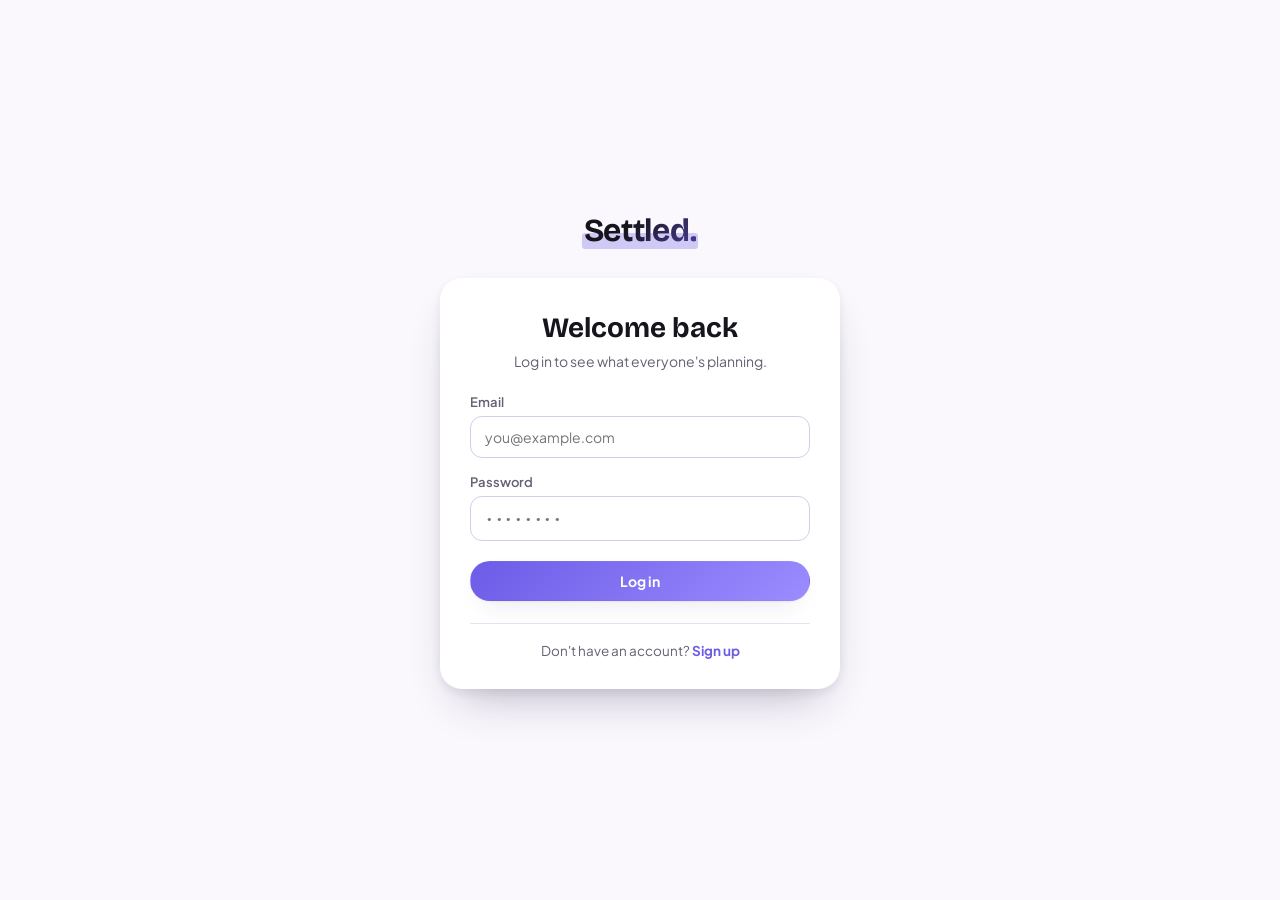
==== settled-client/pages/login.html @ ef8dfacd "Enhance authentication pages with improved UI; restructure forms for better user experience; add err" ====
<!DOCTYPE html>
<html lang="en">
<head>
<meta charset="UTF-8">
<title>Log In — Settled</title>
<link rel="stylesheet" href="../styles/base.css">
<link rel="stylesheet" href="../styles/auth.css">
</head>
<body>

<div class="auth-page">
    <div class="wordmark-text"><span>Settled.</span></div>

    <div class="auth-card">
        <div class="auth-head">
            <h1>Welcome back</h1>
            <p>Log in to see what everyone's planning.</p>
        </div>

        <p id="error-message" class="error-text"></p>

        <form id="login-form" action="../../settled-server/api/login-handler.php" method="POST">
            <div class="field">
                <label for="email">Email</label>
                <input type="email" id="email" name="email" placeholder="you@example.com" required>
            </div>

            <div class="field">
                <label for="password">Password</label>
                <input type="password" id="password" name="password" placeholder="••••••••" required>
            </div>

            <button type="submit" class="btn btn-primary">Log in</button>
        </form>

        <div class="auth-switch">
            Don't have an account? <a href="register.html">Sign up</a>
        </div>
    </div>
</div>

<script src="../scripts/axios.min.js"></script>
<script src="../scripts/helper.js"></script>
<script src="../scripts/login.js"></script>
</body>
</html>
---- settled-client/styles/base.css ----
@import url("https://fonts.googleapis.com/css2?family=Bricolage+Grotesque:opsz,wght@12..96,500;12..96,600;12..96,700;12..96,800&family=Plus+Jakarta+Sans:wght@400;500;600;700&family=Space+Mono:wght@400;700&display=swap");

:root {
    --ink: #16141C;
    --ink-soft: #675F73;
    --ink-faint: #9C93A8;
    --paper: #FAF8FC;
    --surface: #FFFFFF;
    --surface-alt: #F1EDF9;
    --line: #E7E1F2;
    --line-strong: #D6CCEA;
    --accent: #6C5CE7;
    --accent-2: #9C8CFF;
    --accent-ink: #FFFFFF;
    --accent-soft: #EDE9FB;
    --success: #1FA97A;
    --shadow: 0 1px 2px rgba(40,25,80,0.05), 0 10px 28px -14px rgba(40,25,80,0.22);
    --shadow-lg: 0 4px 10px rgba(40,25,80,0.08), 0 24px 48px -20px rgba(40,25,80,0.32);
}

@media (prefers-color-scheme: dark) {
    :root:not([data-theme="light"]) {
        --ink: #F1EEF7;
        --ink-soft: #B4ABC6;
        --ink-faint: #78708C;
        --paper: #121017;
        --surface: #1B1822;
        --surface-alt: #221E2D;
        --line: #322C3E;
        --line-strong: #443C55;
        --accent: #9C8CFF;
        --accent-2: #C4B8FF;
        --accent-ink: #14101F;
        --accent-soft: #29223B;
        --success: #4FD8A0;
        --shadow: 0 1px 2px rgba(0,0,0,0.35), 0 10px 28px -14px rgba(0,0,0,0.55);
        --shadow-lg: 0 4px 10px rgba(0,0,0,0.4), 0 24px 48px -20px rgba(0,0,0,0.65);
    }
    :root:not([data-theme="light"]) .field input[type="date"] { color-scheme: dark; }
}

:root[data-theme="dark"] {
    --ink: #F1EEF7;
    --ink-soft: #B4ABC6;
    --ink-faint: #78708C;
    --paper: #121017;
    --surface: #1B1822;
    --surface-alt: #221E2D;
    --line: #322C3E;
    --line-strong: #443C55;
    --accent: #9C8CFF;
    --accent-2: #C4B8FF;
    --accent-ink: #14101F;
    --accent-soft: #29223B;
    --success: #4FD8A0;
    --shadow: 0 1px 2px rgba(0,0,0,0.35), 0 10px 28px -14px rgba(0,0,0,0.55);
    --shadow-lg: 0 4px 10px rgba(0,0,0,0.4), 0 24px 48px -20px rgba(0,0,0,0.65);
}
:root[data-theme="dark"] .field input[type="date"] { color-scheme: dark; }

* {
    box-sizing: border-box;
}

body {
    margin: 0;
    background: var(--paper);
    color: var(--ink);
    font-family: "Plus Jakarta Sans", system-ui, sans-serif;
    -webkit-font-smoothing: antialiased;
}

.page {
    max-width: 1100px;
    margin: 0 auto;
    padding: 28px 28px 100px;
}

/* ---- Top bar ---- */
.topbar {
    display: flex;
    align-items: center;
    gap: 24px;
    padding: 12px 4px;
    margin-bottom: 36px;
}

.wordmark-text {
    position: relative;
    display: inline-block;
    font-family: "Bricolage Grotesque", sans-serif;
    font-weight: 700;
    font-size: 21px;
    letter-spacing: -0.01em;
    flex-shrink: 0;
    text-decoration: none;
    color: inherit;
}

.wordmark-text span {
    position: relative;
    z-index: 1;
    background: linear-gradient(135deg, var(--ink) 40%, var(--accent) 140%);
    -webkit-background-clip: text;
    background-clip: text;
    color: transparent;
}

.wordmark-text:focus-visible {
    outline: 2px solid var(--accent);
    outline-offset: 3px;
    border-radius: 4px;
}

.wordmark-text::after {
    content: "";
    position: absolute;
    left: -2px;
    right: -2px;
    bottom: 1px;
    height: 40%;
    background: color-mix(in srgb, var(--accent) 30%, transparent);
    border-radius: 3px;
    z-index: 0;
}

.topbar-nav {
    display: flex;
    align-items: center;
    gap: 4px;
    flex: 1;
}

.nav-link {
    font-size: 14px;
    font-weight: 600;
    color: var(--ink-soft);
    text-decoration: none;
    padding: 8px 14px;
    border-radius: 999px;
    transition: background 0.15s ease, color 0.15s ease;
}
.nav-link:hover { background: var(--surface-alt); color: var(--ink); }
.nav-link.active { color: var(--accent); background: var(--accent-soft); cursor: default; }
.nav-link:focus-visible { outline: 2px solid var(--accent); outline-offset: 2px; }

.topbar-actions {
    display: flex;
    align-items: center;
    gap: 10px;
    flex-shrink: 0;
}

/* ---- Buttons ---- */
.btn {
    font-family: "Plus Jakarta Sans", sans-serif;
    font-size: 14px;
    font-weight: 700;
    border-radius: 999px;
    padding: 10px 18px;
    border: 1px solid transparent;
    cursor: pointer;
    display: inline-flex;
    align-items: center;
    gap: 8px;
    transition: transform 0.15s cubic-bezier(.34,1.56,.64,1), box-shadow 0.15s ease, background 0.15s ease, border-color 0.15s ease, filter 0.15s ease;
    text-decoration: none;
}

.btn:active { transform: scale(0.96); }

.btn-primary {
    background: linear-gradient(135deg, var(--accent), var(--accent-2));
    color: var(--accent-ink);
    box-shadow: var(--shadow);
}
.btn-primary:hover { transform: translateY(-1px); filter: brightness(1.05); box-shadow: var(--shadow-lg); }

.btn-ghost {
    background: var(--surface);
    color: var(--ink);
    border-color: var(--line-strong);
}
.btn-ghost:hover { border-color: var(--accent); color: var(--accent); background: var(--accent-soft); }

.btn:focus-visible { outline: 2px solid var(--accent); outline-offset: 2px; }

.btn-sm { padding: 8px 14px; font-size: 13.5px; }

/* ---- Profile menu ---- */
.profile-wrap { position: relative; padding-bottom: 4px; margin-bottom: -4px; }

.profile-avatar {
    width: 34px;
    height: 34px;
    border-radius: 50%;
    color: #fff;
    display: flex;
    align-items: center;
    justify-content: center;
    font-family: "Space Mono", monospace;
    font-size: 12px;
    font-weight: 700;
    cursor: default;
    box-shadow: var(--shadow);
    transition: transform 0.15s ease;
}
.profile-wrap:hover .profile-avatar { transform: scale(1.06) rotate(-4deg); }

.profile-dropdown {
    position: absolute;
    top: 42px;
    right: 0;
    background: var(--surface);
    border: 1px solid var(--line);
    border-radius: 14px;
    box-shadow: var(--shadow-lg);
    min-width: 172px;
    padding: 10px;
    opacity: 0;
    visibility: hidden;
    transform: translateY(-6px) scale(0.97);
    transform-origin: top right;
    transition: opacity 0.15s ease, transform 0.15s cubic-bezier(.34,1.56,.64,1), visibility 0.15s;
    z-index: 10;
}

.profile-wrap:hover .profile-dropdown,
.profile-wrap:focus-within .profile-dropdown {
    opacity: 1;
    visibility: visible;
    transform: translateY(0) scale(1);
}

.profile-dropdown .profile-identity {
    padding: 2px 8px 8px;
    border-bottom: 1px solid var(--line);
    margin-bottom: 6px;
}

.profile-dropdown .profile-name {
    font-size: 13px;
    font-weight: 700;
    color: var(--ink);
}

.profile-dropdown .profile-email {
    font-size: 12px;
    color: var(--ink-faint);
    font-family: "Space Mono", monospace;
}

.profile-dropdown button {
    all: unset;
    box-sizing: border-box;
    display: block;
    width: 100%;
    padding: 9px 8px;
    font-size: 13.5px;
    font-weight: 600;
    font-family: "Plus Jakarta Sans", sans-serif;
    color: var(--ink);
    border-radius: 8px;
    cursor: pointer;
}
.profile-dropdown button:hover { background: var(--surface-alt); color: var(--accent); }
.profile-dropdown button:focus-visible { outline: 2px solid var(--accent); outline-offset: -2px; }

/* ---- Page heading ---- */
.page-head {
    display: flex;
    align-items: flex-end;
    justify-content: space-between;
    flex-wrap: wrap;
    gap: 18px;
    margin-bottom: 26px;
}

.page-head h1 {
    font-family: "Bricolage Grotesque", sans-serif;
    font-weight: 700;
    font-optical-sizing: auto;
    font-size: clamp(30px, 4.2vw, 42px);
    line-height: 1.05;
    margin: 0 0 6px;
    text-wrap: balance;
}

.page-head .sub { color: var(--ink-soft); font-size: 15px; margin: 0; }

/* ---- Shared error text ---- */
.error-text {
    color: #D0263B;
    font-size: 13px;
    font-weight: 600;
    margin: 0 0 18px;
}
.error-text:empty { display: none; }

/* ---- Shared form primitives (used inside modals) ---- */
.form-page-head { text-align: center; max-width: 380px; margin: 0 auto 22px; }
.form-page-head h1 {
    font-family: "Bricolage Grotesque", sans-serif;
    font-weight: 700;
    font-size: clamp(24px, 4vw, 30px);
    line-height: 1.15;
    margin: 0 0 8px;
}
.form-page-head .sub { color: var(--ink-soft); font-size: 14px; margin: 0; }

.form-steps {
    display: flex;
    align-items: center;
    justify-content: center;
    gap: 6px;
    margin-bottom: 20px;
}
.form-step {
    font-size: 12px;
    font-weight: 700;
    color: var(--ink-faint);
    padding: 5px 12px;
    border-radius: 999px;
    transition: background 0.15s ease, color 0.15s ease;
}
.form-step.active { color: var(--accent); background: var(--accent-soft); }

.field { display: flex; flex-direction: column; gap: 6px; margin-bottom: 16px; }
.field-row { display: grid; grid-template-columns: 1fr 1fr; gap: 12px; margin-bottom: 16px; }
.field-row .field { margin-bottom: 0; }
.field label { font-size: 13px; font-weight: 600; color: var(--ink-soft); }

.field-hint { font-size: 11.5px; font-weight: 500; color: var(--ink-faint); margin: -10px 0 16px; }

.optional-tag { font-weight: 500; color: var(--ink-faint); font-size: 12px; }

.field input[type="text"]:not(.invite-input),
.field input[type="email"],
.field input[type="password"],
.field input[type="date"] {
    width: 100%;
    min-width: 0;
    font-family: "Plus Jakarta Sans", sans-serif;
    font-size: 14px;
    color: var(--ink);
    background: var(--surface);
    border: 1.5px solid var(--line-strong);
    border-radius: 12px;
    padding: 11px 14px;
    transition: border-color 0.15s ease, box-shadow 0.15s ease;
}
.field input[type="password"] {
    font-family: "Space Mono", monospace;
    letter-spacing: 0.05em;
}
.field input:focus-visible {
    outline: none;
    border-color: var(--accent);
    box-shadow: 0 0 0 3px var(--accent-soft);
}

.field input[type="date"] { color-scheme: light; }
.field input[type="date"]::-webkit-calendar-picker-indicator {
    cursor: pointer;
    opacity: 0.6;
    border-radius: 4px;
    transition: opacity 0.15s ease, background 0.15s ease;
}
.field input[type="date"]::-webkit-calendar-picker-indicator:hover {
    opacity: 1;
    background: var(--accent-soft);
}

.segmented { display: flex; gap: 8px; }
.segmented-option {
    flex: 1;
    display: flex;
    align-items: center;
    justify-content: center;
    padding: 10px 0;
    border-radius: 12px;
    border: 1.5px solid var(--line-strong);
    background: var(--surface);
    color: var(--ink-soft);
    font-family: "Plus Jakarta Sans", sans-serif;
    font-weight: 700;
    font-size: 14px;
    cursor: pointer;
    transition: border-color 0.15s ease, background 0.15s ease, color 0.15s ease;
}
.segmented-option.selected { border-color: var(--accent); background: var(--accent-soft); color: var(--accent); }
.segmented-option:focus-visible { outline: 2px solid var(--accent); outline-offset: 2px; }

.chip-select { display: flex; flex-wrap: wrap; gap: 8px; }
.chip-option {
    position: relative;
    display: inline-flex;
    align-items: center;
    padding: 8px 14px;
    border-radius: 999px;
    border: 1.5px solid var(--line-strong);
    background: var(--surface);
    color: var(--ink-soft);
    font-family: "Plus Jakarta Sans", sans-serif;
    font-size: 13px;
    font-weight: 600;
    cursor: pointer;
    transition: border-color 0.15s ease, background 0.15s ease, color 0.15s ease;
}
.chip-option input {
    position: absolute;
    inset: 0;
    opacity: 0;
    margin: 0;
    cursor: pointer;
}
.chip-option:has(input:checked) { border-color: var(--accent); background: var(--accent-soft); color: var(--accent); }
.chip-option:has(input:focus-visible) { outline: 2px solid var(--accent); outline-offset: 2px; }

.invite-field { text-align: center; }
.invite-field label { display: block; margin-bottom: 8px; }
.invite-input {
    width: 100%;
    font-family: "Space Mono", monospace;
    font-size: 22px;
    font-weight: 700;
    letter-spacing: 0.3em;
    text-transform: uppercase;
    text-align: center;
    color: var(--accent);
    background: var(--surface-alt);
    border: 2px dashed var(--line-strong);
    border-radius: 14px;
    padding: 16px 10px;
}
.invite-input::placeholder { color: var(--ink-faint); letter-spacing: 0.3em; }
.invite-input:focus-visible { outline: none; border-style: solid; border-color: var(--accent); }

.trip-preview-banner {
    display: flex;
    align-items: center;
    gap: 10px;
    background: var(--accent-soft);
    color: var(--accent);
    border-radius: 12px;
    padding: 12px 14px;
    margin-bottom: 18px;
    font-size: 13.5px;
    font-weight: 600;
}
.trip-preview-banner svg { flex-shrink: 0; }

/* ---- Shared modal shell (native <dialog>) ---- */
@keyframes modal-in {
    from { opacity: 0; transform: scale(0.96) translateY(8px); }
    to { opacity: 1; transform: scale(1) translateY(0); }
}

.modal-panel {
    position: relative;
    width: 440px;
    max-width: calc(100vw - 40px);
    max-height: 88vh;
    overflow-y: auto;
    background: var(--surface);
    border: none;
    border-radius: 22px;
    box-shadow: var(--shadow-lg);
    padding: 32px 30px 30px;
    margin: auto;
    animation: modal-in 0.25s cubic-bezier(.22,1,.36,1) both;
}

.modal-panel::backdrop {
    background: color-mix(in srgb, var(--ink) 45%, transparent);
    backdrop-filter: blur(3px);
}

.modal-content .btn {
    width: 100%;
    justify-content: center;
}

.modal-close {
    position: absolute;
    top: 16px;
    right: 16px;
    width: 32px;
    height: 32px;
    border-radius: 50%;
    border: none;
    background: var(--surface-alt);
    color: var(--ink-soft);
    display: flex;
    align-items: center;
    justify-content: center;
    cursor: pointer;
}
.modal-close:hover { color: var(--ink); background: var(--line); }
.modal-close:focus-visible { outline: 2px solid var(--accent); outline-offset: 2px; }

@media (max-width: 640px) {
    .topbar { flex-wrap: wrap; row-gap: 12px; }
    .topbar-nav { order: 3; flex-basis: 100%; }
    .topbar-actions { margin-left: auto; }
}

@media (prefers-reduced-motion: reduce) {
    * { animation: none !important; transition: none !important; }
}
---- settled-client/styles/auth.css ----
body {
    min-height: 100vh;
    display: flex;
    align-items: center;
    justify-content: center;
    padding: 32px 20px;
}

.auth-page {
    width: 100%;
    max-width: 400px;
    display: flex;
    flex-direction: column;
    align-items: center;
    gap: 28px;
}

.auth-page .wordmark-text { font-size: 32px; }

.auth-card {
    width: 100%;
    background: var(--surface);
    border-radius: 22px;
    box-shadow: var(--shadow-lg);
    padding: 34px 30px 30px;
}

.auth-card .btn { width: 100%; justify-content: center; margin-top: 4px; }

.auth-head { text-align: center; margin-bottom: 24px; }
.auth-head h1 {
    font-family: "Bricolage Grotesque", sans-serif;
    font-weight: 700;
    font-size: clamp(24px, 4vw, 28px);
    line-height: 1.15;
    margin: 0 0 8px;
}
.auth-head p { color: var(--ink-soft); font-size: 14px; margin: 0; }

.auth-card .error-text { text-align: center; }

.auth-switch {
    text-align: center;
    margin-top: 22px;
    padding-top: 18px;
    border-top: 1px solid var(--line);
    font-size: 13.5px;
    color: var(--ink-soft);
}
.auth-switch a {
    color: var(--accent);
    font-weight: 700;
    text-decoration: none;
}
.auth-switch a:hover { text-decoration: underline; }
.auth-switch a:focus-visible { outline: 2px solid var(--accent); outline-offset: 2px; border-radius: 4px; }
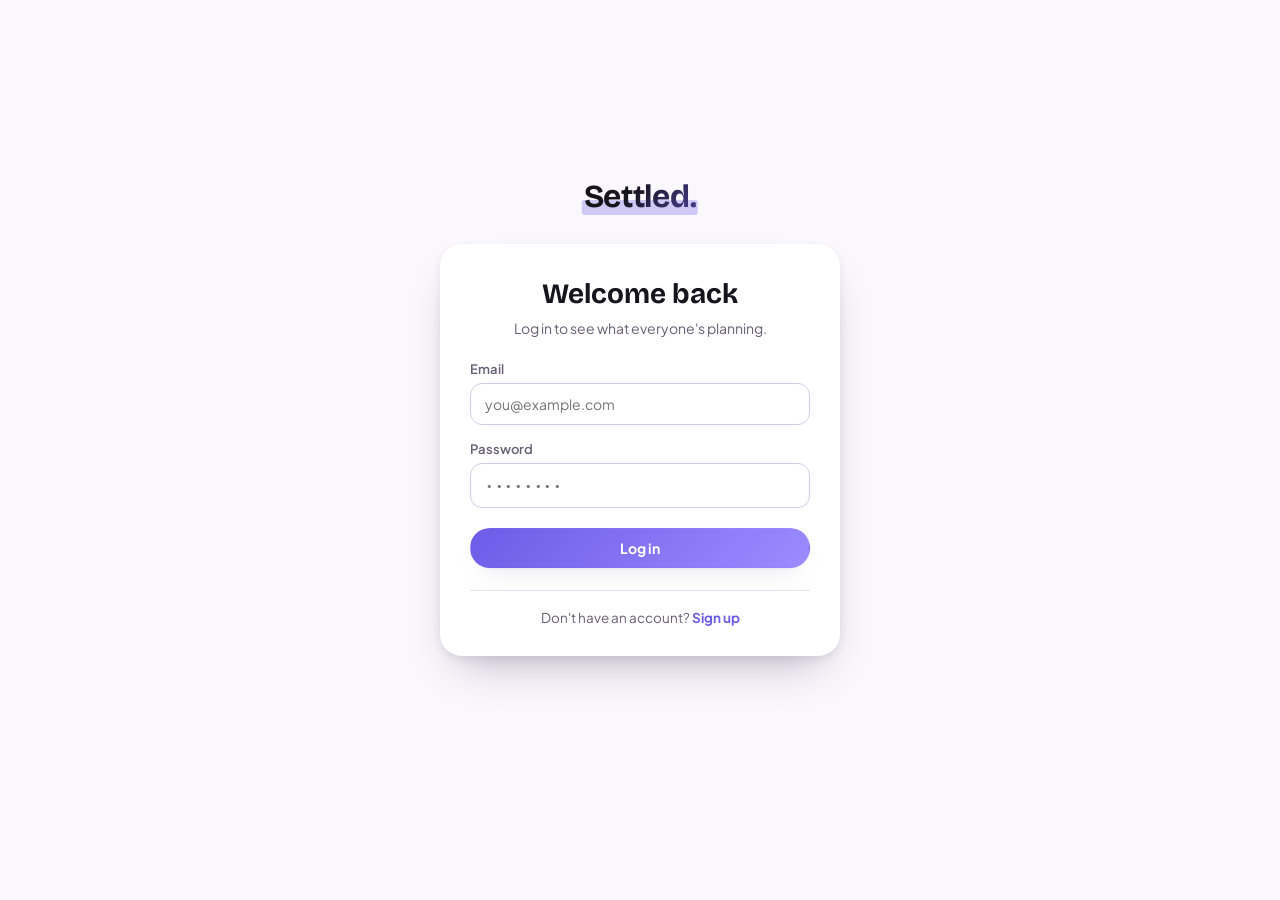
==== commit 6cdebd71: "Add viewport meta tag to enhance responsive design for dashboard, expenses, itinerary, login, and re" ====
--- a/settled-client/pages/login.html
+++ b/settled-client/pages/login.html
@@ -2,6 +2,7 @@
 <html lang="en">
 <head>
 <meta charset="UTF-8">
+<meta name="viewport" content="width=device-width, initial-scale=1">
 <title>Log In — Settled</title>
 <link rel="stylesheet" href="../styles/base.css">
 <link rel="stylesheet" href="../styles/auth.css">
--- a/settled-client/styles/base.css
+++ b/settled-client/styles/base.css
@@ -14,6 +14,7 @@
     --accent-ink: #FFFFFF;
     --accent-soft: #EDE9FB;
     --success: #1FA97A;
+    --danger: #D0263B;
     --shadow: 0 1px 2px rgba(40,25,80,0.05), 0 10px 28px -14px rgba(40,25,80,0.22);
     --shadow-lg: 0 4px 10px rgba(40,25,80,0.08), 0 24px 48px -20px rgba(40,25,80,0.32);
 }
@@ -33,6 +34,7 @@
         --accent-ink: #14101F;
         --accent-soft: #29223B;
         --success: #4FD8A0;
+        --danger: #FF6B6B;
         --shadow: 0 1px 2px rgba(0,0,0,0.35), 0 10px 28px -14px rgba(0,0,0,0.55);
         --shadow-lg: 0 4px 10px rgba(0,0,0,0.4), 0 24px 48px -20px rgba(0,0,0,0.65);
     }
@@ -53,6 +55,7 @@
     --accent-ink: #14101F;
     --accent-soft: #29223B;
     --success: #4FD8A0;
+    --danger: #FF6B6B;
     --shadow: 0 1px 2px rgba(0,0,0,0.35), 0 10px 28px -14px rgba(0,0,0,0.55);
     --shadow-lg: 0 4px 10px rgba(0,0,0,0.4), 0 24px 48px -20px rgba(0,0,0,0.65);
 }
@@ -290,7 +293,7 @@
 
 /* ---- Shared error text ---- */
 .error-text {
-    color: #D0263B;
+    color: var(--danger);
     font-size: 13px;
     font-weight: 600;
     margin: 0 0 18px;
--- a/settled-client/styles/auth.css
+++ b/settled-client/styles/auth.css
@@ -6,16 +6,28 @@
     padding: 32px 20px;
 }
 
+/* The card, not the wordmark+card group, is what should sit at the viewport's
+   vertical center — the wordmark visually reads as a label above the card, not
+   as equal-weight content. Centering the whole group (the first version) let the
+   wordmark's own height push the card noticeably below true center. Fixed by
+   taking the wordmark out of normal flow (`position: absolute`, anchored to the
+   card's own top edge via `bottom: 100%`) so it no longer factors into
+   `.auth-page`'s height, which `body`'s flex centering uses. */
 .auth-page {
+    position: relative;
     width: 100%;
     max-width: 400px;
-    display: flex;
-    flex-direction: column;
-    align-items: center;
-    gap: 28px;
 }
 
-.auth-page .wordmark-text { font-size: 32px; }
+.auth-page .wordmark-text {
+    position: absolute;
+    bottom: 100%;
+    left: 50%;
+    transform: translateX(-50%);
+    margin-bottom: 28px;
+    font-size: 32px;
+    white-space: nowrap;
+}
 
 .auth-card {
     width: 100%;
